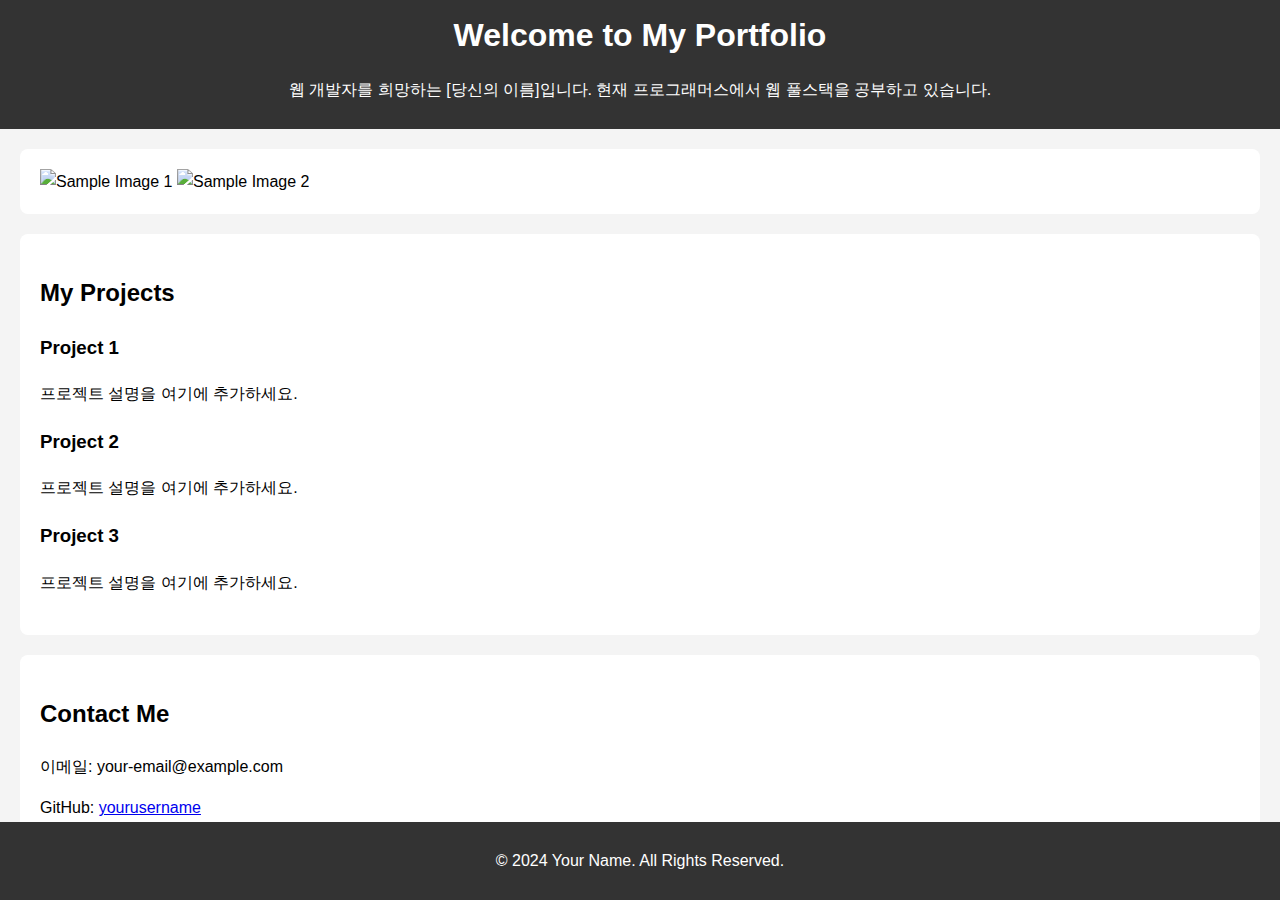
==== index.html @ df953dc7 "Update index.html" ====
<!DOCTYPE html>
<html lang="en">
<head>
    <meta charset="UTF-8">
    <meta http-equiv="X-UA-Compatible" content="IE=edge">
    <meta name="viewport" content="width=device-width, initial-scale=1.0">
    <title>Portfolio</title>
    <link rel="stylesheet" href="styles.css">
</head>
<body>
    <!-- 헤더 섹션 -->
    <header class="header">
        <div class="container">
            <h1>Welcome to My Portfolio</h1>
            <p>웹 개발자를 희망하는 [당신의 이름]입니다. 현재 프로그래머스에서 웹 풀스택을 공부하고 있습니다.</p>
        </div>
    </header>

    <!-- 이미지 섹션 -->
    <section class="image-section">
        <div class="container">
            <img src="your-image1.jpg" alt="Sample Image 1" class="portfolio-image">
            <img src="your-image2.jpg" alt="Sample Image 2" class="portfolio-image">
        </div>
    </section>

    <!-- 프로젝트 섹션 -->
    <section class="projects-section">
        <div class="container">
            <h2>My Projects</h2>
            <div class="project">
                <h3>Project 1</h3>
                <p>프로젝트 설명을 여기에 추가하세요.</p>
            </div>
            <div class="project">
                <h3>Project 2</h3>
                <p>프로젝트 설명을 여기에 추가하세요.</p>
            </div>
            <div class="project">
                <h3>Project 3</h3>
                <p>프로젝트 설명을 여기에 추가하세요.</p>
            </div>
        </div>
    </section>

    <!-- 연락처 섹션 -->
    <section class="contact-section">
        <div class="container">
            <h2>Contact Me</h2>
            <p>이메일: your-email@example.com</p>
            <p>GitHub: <a href="https://github.com/yourusername">yourusername</a></p>
        </div>
    </section>

    <!-- 푸터 섹션 -->
    <footer class="footer">
        <div class="container">
            <p>&copy; 2024 Your Name. All Rights Reserved.</p>
        </div>
    </footer>
</body>
</html>
---- styles.css ----
body {
    font-family: Arial, sans-serif;
    line-height: 1.6;
    margin: 0;
    padding: 0;
    background-color: #f4f4f4;
}

header {
    background: #333;
    color: #fff;
    padding: 10px 0;
    text-align: center;
}

header h1 {
    margin: 0;
}

nav ul {
    list-style: none;
    padding: 0;
}

nav ul li {
    display: inline;
    margin-right: 10px;
}

nav ul li a {
    color: #fff;
    text-decoration: none;
}

nav ul li a:hover {
    text-decoration: underline;
}

section {
    padding: 20px;
    margin: 20px;
    background: #fff;
    border-radius: 8px;
}

.project {
    margin-bottom: 20px;
}

footer {
    text-align: center;
    padding: 10px 0;
    background: #333;
    color: #fff;
    position: fixed;
    bottom: 0;
    width: 100%;
}
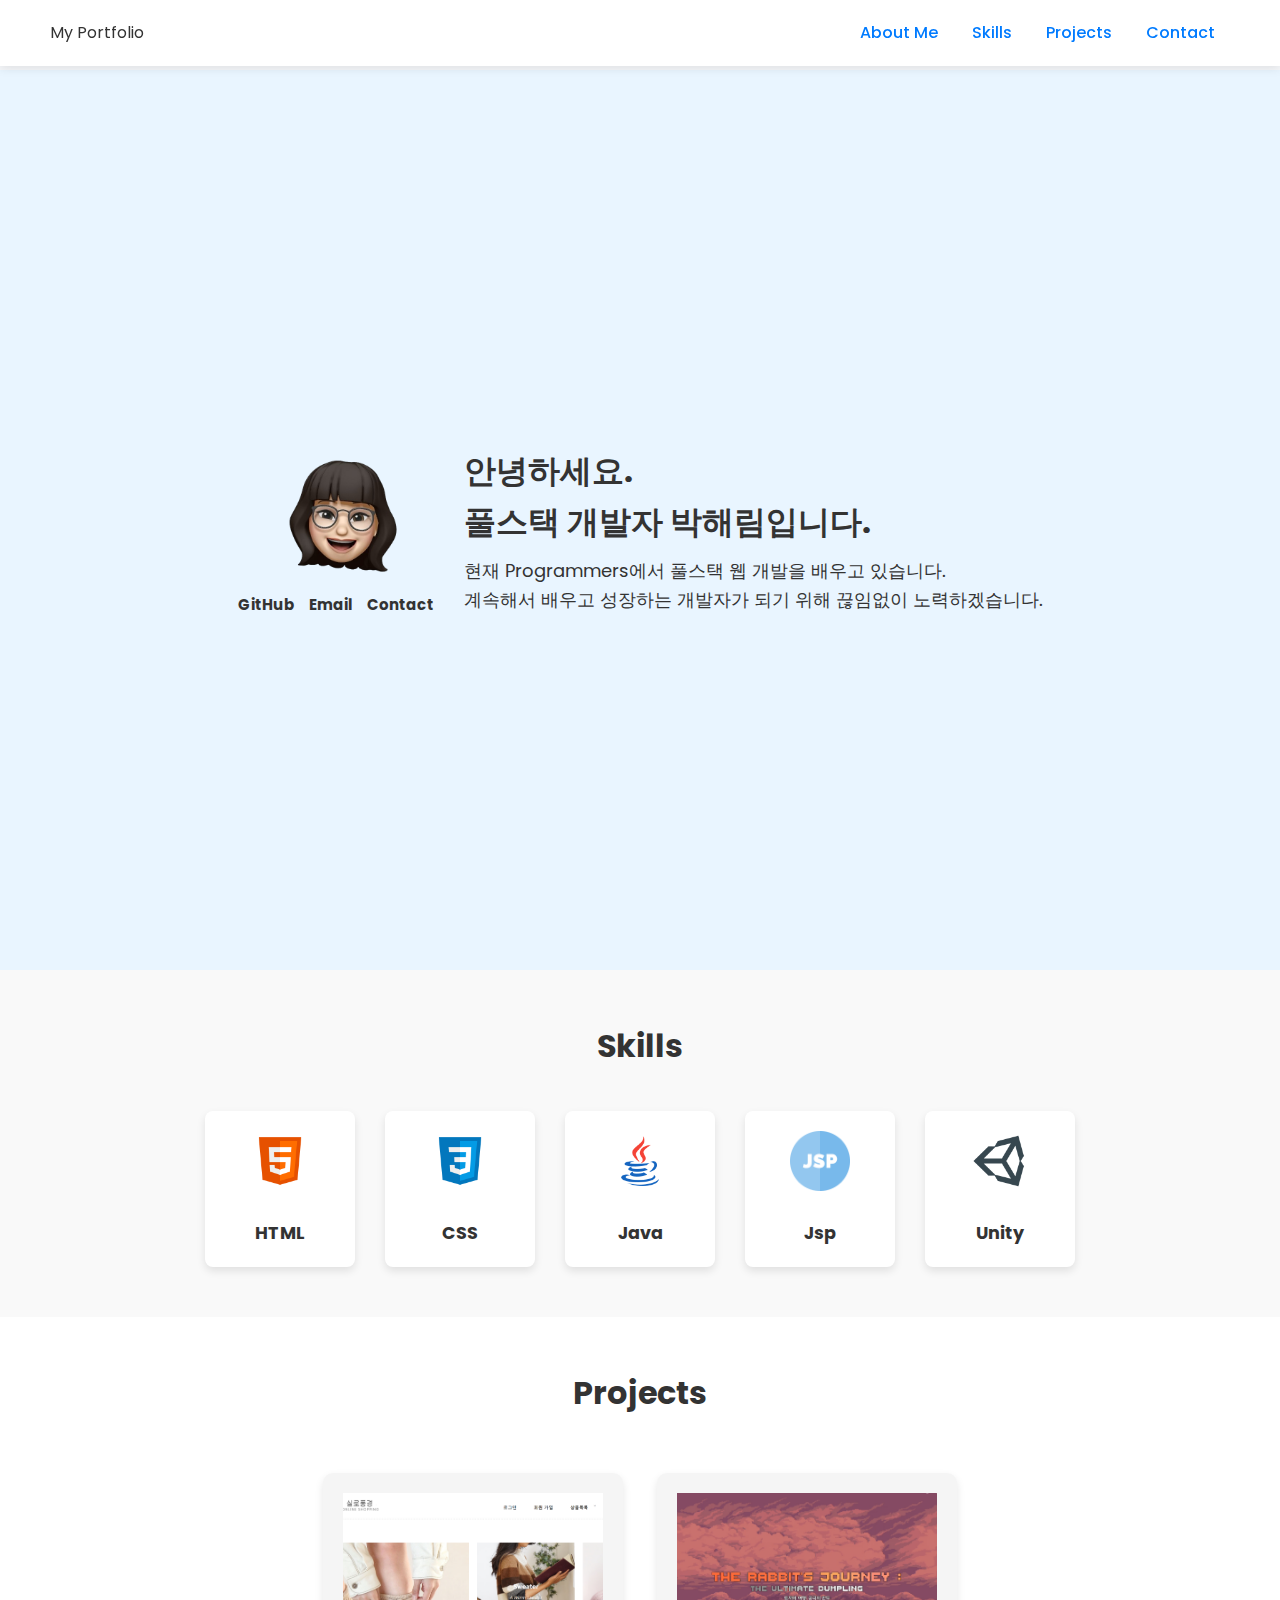
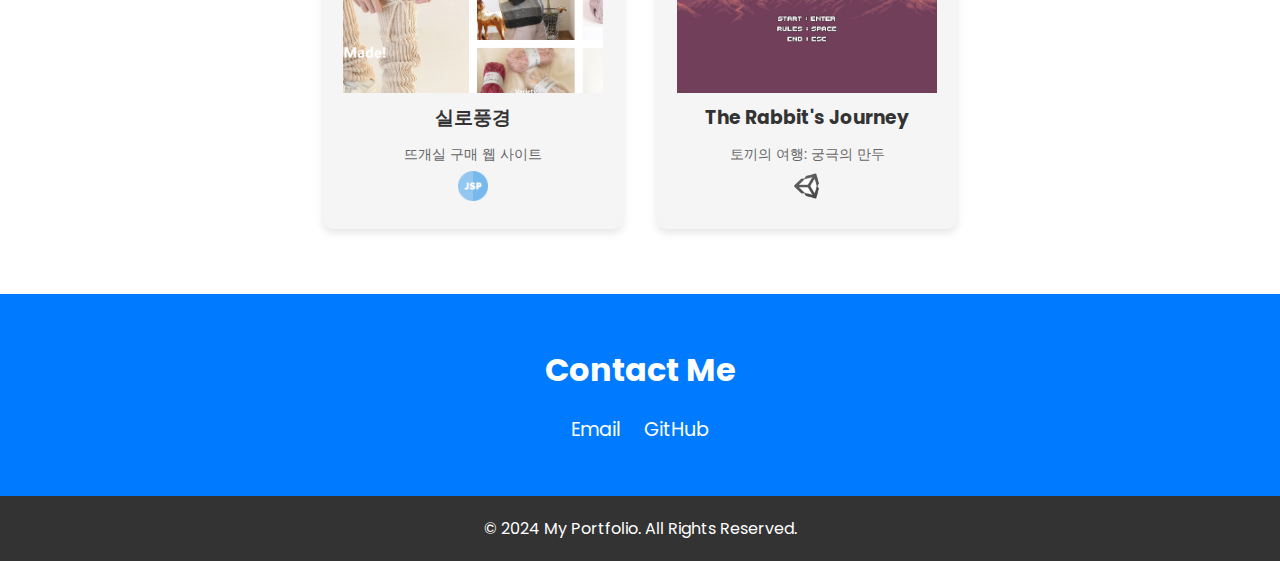
==== commit c46d010d: "main -> index name change" ====
--- a/index.html
+++ b/index.html
@@ -2,61 +2,107 @@
 <html lang="en">
 <head>
     <meta charset="UTF-8">
-    <meta http-equiv="X-UA-Compatible" content="IE=edge">
     <meta name="viewport" content="width=device-width, initial-scale=1.0">
-    <title>Portfolio</title>
+    <title>My Portfolio</title>
+    <link href="https://fonts.googleapis.com/css2?family=Poppins:wght@300;400;500;600&display=swap" rel="stylesheet">
     <link rel="stylesheet" href="styles.css">
 </head>
 <body>
-    <!-- 헤더 섹션 -->
-    <header class="header">
-        <div class="container">
-            <h1>Welcome to My Portfolio</h1>
-            <p>웹 개발자를 희망하는 [당신의 이름]입니다. 현재 프로그래머스에서 웹 풀스택을 공부하고 있습니다.</p>
-        </div>
+    <!-- Header -->
+    <header>
+        <div class="logo">My Portfolio</div>
+        <nav class="nav-links">
+            <a href="#about_me">About Me</a>
+            <a href="#skills">Skills</a>
+            <a href="#projects">Projects</a>
+            <a href="#contact">Contact</a>
+        </nav>
     </header>
 
-    <!-- 이미지 섹션 -->
-    <section class="image-section">
-        <div class="container">
-            <img src="your-image1.jpg" alt="Sample Image 1" class="portfolio-image">
-            <img src="your-image2.jpg" alt="Sample Image 2" class="portfolio-image">
-        </div>
-    </section>
-
-    <!-- 프로젝트 섹션 -->
-    <section class="projects-section">
-        <div class="container">
-            <h2>My Projects</h2>
-            <div class="project">
-                <h3>Project 1</h3>
-                <p>프로젝트 설명을 여기에 추가하세요.</p>
+    <!-- Hero Section -->
+    <section class="hero" id="about_me">
+        <div class="profile-intro">
+            <div class="profile-box">
+                <img src="image/mimoge.png" class = "profile-img">   
+                <!-- h5 요소 일렬로 나열 -->
+                <div class = "oneLine">
+                    <a href="https://github.com/haerimi" target="_blank">GitHub</a>
+                    <a href="mailto:yjec14@naver.com">Email</a>
+                    <a href="#contact">Contact</a>
+                </div>           
             </div>
-            <div class="project">
-                <h3>Project 2</h3>
-                <p>프로젝트 설명을 여기에 추가하세요.</p>
-            </div>
-            <div class="project">
-                <h3>Project 3</h3>
-                <p>프로젝트 설명을 여기에 추가하세요.</p>
+            <div class="intro-box">
+                <h1>안녕하세요. <br>
+                    풀스택 개발자 박해림입니다.</h1>
+                <p> 현재 Programmers에서 풀스택 웹 개발을 배우고 있습니다. <br>
+                    계속해서 배우고 성장하는 개발자가 되기 위해 끊임없이 노력하겠습니다.</p>
             </div>
         </div>
     </section>
 
-    <!-- 연락처 섹션 -->
-    <section class="contact-section">
-        <div class="container">
-            <h2>Contact Me</h2>
-            <p>이메일: your-email@example.com</p>
-            <p>GitHub: <a href="https://github.com/yourusername">yourusername</a></p>
+    <!-- Skills Section -->
+    <section class="skills" id="skills">
+        <h2>Skills</h2>
+        <div class="skills-container">
+            <!-- Skill Card Example -->
+            <div class="skill-card">
+                <img src="image/html5_icon.png" alt="HTML Icon" class="skill-icon">
+                <h4>HTML</h4>
+            </div>
+            <div class="skill-card">
+                <img src="image/css_icon.png" alt="CSS Icon" class="skill-icon">
+                <h4>CSS</h4>
+            </div>
+            <div class="skill-card">
+                <img src="image/java_icon.png" alt="Java Icon" class="skill-icon">
+                <h4>Java</h4>
+            </div>
+            <div class="skill-card">
+                <img src="image/jsp_icon.png" alt="Jsp Icon" class="skill-icon">
+                <h4>Jsp</h4>
+            </div>
+            <div class="skill-card">
+                <img src="image/unity_icon.png" alt="Unity Icon" class="skill-icon">
+                <h4>Unity</h4>
+            </div>
         </div>
     </section>
 
-    <!-- 푸터 섹션 -->
-    <footer class="footer">
-        <div class="container">
-            <p>&copy; 2024 Your Name. All Rights Reserved.</p>
+    <!-- Projects Section -->
+    <section class="projects" id="projects">
+        <h2>Projects</h2>
+        <div class="project-card">
+            <!-- Image Box -->
+            <div class="image-container">
+                <img src="image/Silo_main.png"> 
+            </div>
+            <h3>실로풍경</h3>
+            <p>뜨개실 구매 웹 사이트</p>
+            <img src="image/jsp_icon.png" id="mini_icon">
         </div>
+        <div class="project-card">
+            <!-- Image Box -->
+            <div class="image-container">
+                <img src="image/The Rabbit's Journey_Game_main.png"> 
+            </div>
+            <h3>The Rabbit's Journey</h3>
+            <p>토끼의 여행: 궁극의 만두</p>
+            <img src="image/unity_icon_mini.png" id="mini_icon">
+        </div>
+    </section>
+
+    <!-- Contact Section -->
+    <section class="contact" id="contact">
+        <h2>Contact Me</h2>
+        <a href="mailto:yjec14@naver.com">Email</a>
+        <a href="https://github.com/haerimi" target="_blank">GitHub</a>
+
+    </section>
+
+    <!-- Footer -->
+    <footer>
+        &copy; 2024 My Portfolio. All Rights Reserved.
     </footer>
+
 </body>
 </html>
--- a/styles.css
+++ b/styles.css
@@ -1,58 +1,278 @@
-body {
-    font-family: Arial, sans-serif;
-    line-height: 1.6;
+/* Global Styles */
+* {
     margin: 0;
     padding: 0;
-    background-color: #f4f4f4;
-}
-
+    box-sizing: border-box;
+    font-family: 'Poppins', sans-serif;
+}
+
+/* 부드러운 스크롤 */
+html {
+    scroll-behavior: smooth;
+}
+
+body {
+    background-color: #f5f7fa;
+    color: #333;
+    line-height: 1.6;
+}
+
+a {
+    text-decoration: none;
+    color: inherit;
+}
+
+/* Header Styles */
 header {
-    background: #333;
-    color: #fff;
-    padding: 10px 0;
-    text-align: center;
-}
-
-header h1 {
+    background-color: #fff;
+    padding: 20px 50px;
+    display: flex;
+    justify-content: space-between;
+    align-items: center;
+    box-shadow: 0 2px 10px rgba(0, 0, 0, 0.1);
+    position: fixed;
+    width: 100%;
+    top: 0;
+    z-index: 1000;
+}
+
+.nav-links a {
+    margin: 0 15px;
+    font-weight: 500;
+    color: #007BFF;
+    transition: color 0.3s;
+}
+
+.nav-links a:hover {
+    color: #0056b3;
+}
+
+/* Hero Section Styles */
+.hero {
+    display: flex;
+    align-items: center;
+    justify-content: center;
+    height: 100vh;
+    background-color: #e9f5ff;
+    padding: 20px;
+    margin-top: 70px;
+}
+
+.hero h1 {
+    font-size: 2.5rem;
+    margin-bottom: 20px;
+}
+
+.hero p {
+    font-size: 1.1rem;
+    margin-bottom: 30px;
+    max-width: 600px;
+}
+
+.hero img {
+    width: 150px;
+    border-radius: 50%;
+    margin-top: 20px;
+}
+
+.profile-intro {
+    display: flex;
+    align-items: center;
+    justify-content: center;
+    gap: 20px;
+}
+
+.profile-box { 
+    display: flex;
+    flex-direction: column;
+    align-items: center; /* 수평 가운데 정렬 */
+    text-align: center; /* 텍스트 가운데 정렬 */
+}
+
+.profile-img {    
+    border-radius: 50%;
+    width: 150px; 
+    height: 150px;
+    object-fit: cover;
+}
+
+.intro-box {
+    flex: 2;
+    margin-top: 20px;
+    max-width: 600px;
+}
+
+.intro-box h1 {
+    font-size: 32px;
     margin: 0;
 }
 
-nav ul {
-    list-style: none;
-    padding: 0;
-}
-
-nav ul li {
+.intro-box p {
+    font-size: 18px;
+    margin: 10px 0 0;
+}
+
+.oneLine a {
+    font-size: 15px;
+    font-weight: bold;
     display: inline;
     margin-right: 10px;
 }
 
-nav ul li a {
-    color: #fff;
-    text-decoration: none;
-}
-
-nav ul li a:hover {
-    text-decoration: underline;
-}
-
-section {
+.oneLine a:hover {
+    color: #007BFF; /* 마우스 오버 시 색상 변경 */
+    font-weight: bold; 
+}
+
+/* Skills Section Styles */
+.skills {
+    /* 헤더의 높이만큼 스크롤 마진을 추가 
+        안주면 메뉴 클릭 시 제목 윗부분 잘림 현상 발생 */
+    scroll-margin-top: 40px; 
+    padding: 50px 0;
+    background-color: #f9f9f9; /* 섹션 배경색 */
+    text-align: center;
+}
+
+.skills h2 {
+    margin-bottom: 40px;
+    font-size: 2rem;
+}
+
+.skills-container {
+    display: flex;
+    justify-content: center;
+    align-items: center;
+    flex-wrap: wrap;
+    gap: 30px; /* 각 카드 사이의 간격 */
+    max-width: 1000px; /* 전체 컨테이너의 최대 너비 */
+    margin: 0 auto; /* 가운데 정렬 */
+}
+
+.skill-card {
+    background-color: #fff;
     padding: 20px;
-    margin: 20px;
-    background: #fff;
     border-radius: 8px;
-}
-
-.project {
+    box-shadow: 0 4px 8px rgba(0, 0, 0, 0.1);
+    width: 150px; /* 카드 너비 */
+    text-align: center;
+    transition: transform 0.3s ease;
+}
+
+.skill-card:hover {
+    transform: translateY(-5px); /* 마우스 호버 시 효과 */
+}
+
+.skill-icon {
+    width: 60px;
+    height: 60px;
+    margin-bottom: 10px; /* 아이콘과 텍스트 사이의 간격 */
+}
+
+.skill-card h4 {
+    font-size: 1.1rem;
+    margin-top: 10px;
+    color: #333;
+}
+
+/* Project Section Styles */
+.projects {
+    padding: 50px 0;
+    background-color: #fff;
+    text-align: center;
+}
+
+.projects h2 {
+    margin-bottom: 40px;
+    font-size: 2rem;
+}
+
+.project-card {
+    display: inline-block;
+    background-color: #f5f5f5;
+    padding: 20px;
+    margin: 15px;
+    width: 300px;
+    border-radius: 10px;
+    box-shadow: 0 4px 8px rgba(0, 0, 0, 0.1);
+    transition: transform 0.3s;
+}
+
+.project-card:hover {
+    transform: translateY(-10px);
+}
+
+.project-card h3 {
+    margin-top: 10px;
+    margin-bottom: 10px;
+    color: #333;
+}
+
+.project-card p {
+    font-size: 0.9rem;
+    color: #666;
+}
+
+/* Contact Section Styles */
+.contact {
+    padding: 50px 0;
+    text-align: center;
+    background-color: #007BFF;
+    color: white;
+}
+
+.contact h2 {
     margin-bottom: 20px;
-}
-
+    font-size: 2rem;
+}
+
+.contact a {
+    margin: 0 10px;
+    font-size: 1.2rem;
+    color: white;
+    transition: color 0.3s;
+}
+
+.contact a:hover {
+    color: #ddd;
+}
+
+/* Footer Styles */
 footer {
-    text-align: center;
-    padding: 10px 0;
-    background: #333;
-    color: #fff;
-    position: fixed;
-    bottom: 0;
-    width: 100%;
-}
+    padding: 20px 0;
+    background-color: #333;
+    color: white;
+    text-align: center;
+}
+
+/* 박스 크기를 지정하여 그 크기만큼 이미지가 잘리도록 수정
+    컨테이너의 크기를 지정 */
+.image-container {
+    width: 260px; /* 원하는 너비 */
+    height: 200px; /* 원하는 높이 */
+    overflow: hidden; /* 넘치는 이미지 부분 숨기기 */
+    position: relative; /* 자식 요소에 대한 절대 위치 지정 가능 */
+    
+}
+
+/* 이미지 스타일링 */
+.image-container img {
+    width: 100%; /* div의 너비에 맞게 이미지 너비 조정 */
+    height: 100%; /* div의 높이에 맞게 이미지 높이 조정 */
+    object-fit: cover; /* 이미지가 div를 덮도록 조정 */
+    position: absolute; /* 이미지의 절대 위치 지정 */
+    top: 50%; /* div의 중앙에 맞춤 */
+    left: 50%; /* div의 중앙에 맞춤 */
+    transform: translate(-50%, -50%); /* 중앙 정렬 */
+}
+
+#mini_icon {
+    margin-top: 5px;
+    width: 30px;
+    height: 30px;
+}
+
+/* 전체 페이지를 100%로 확대 */
+.element {
+    transform: scale(1.1);
+}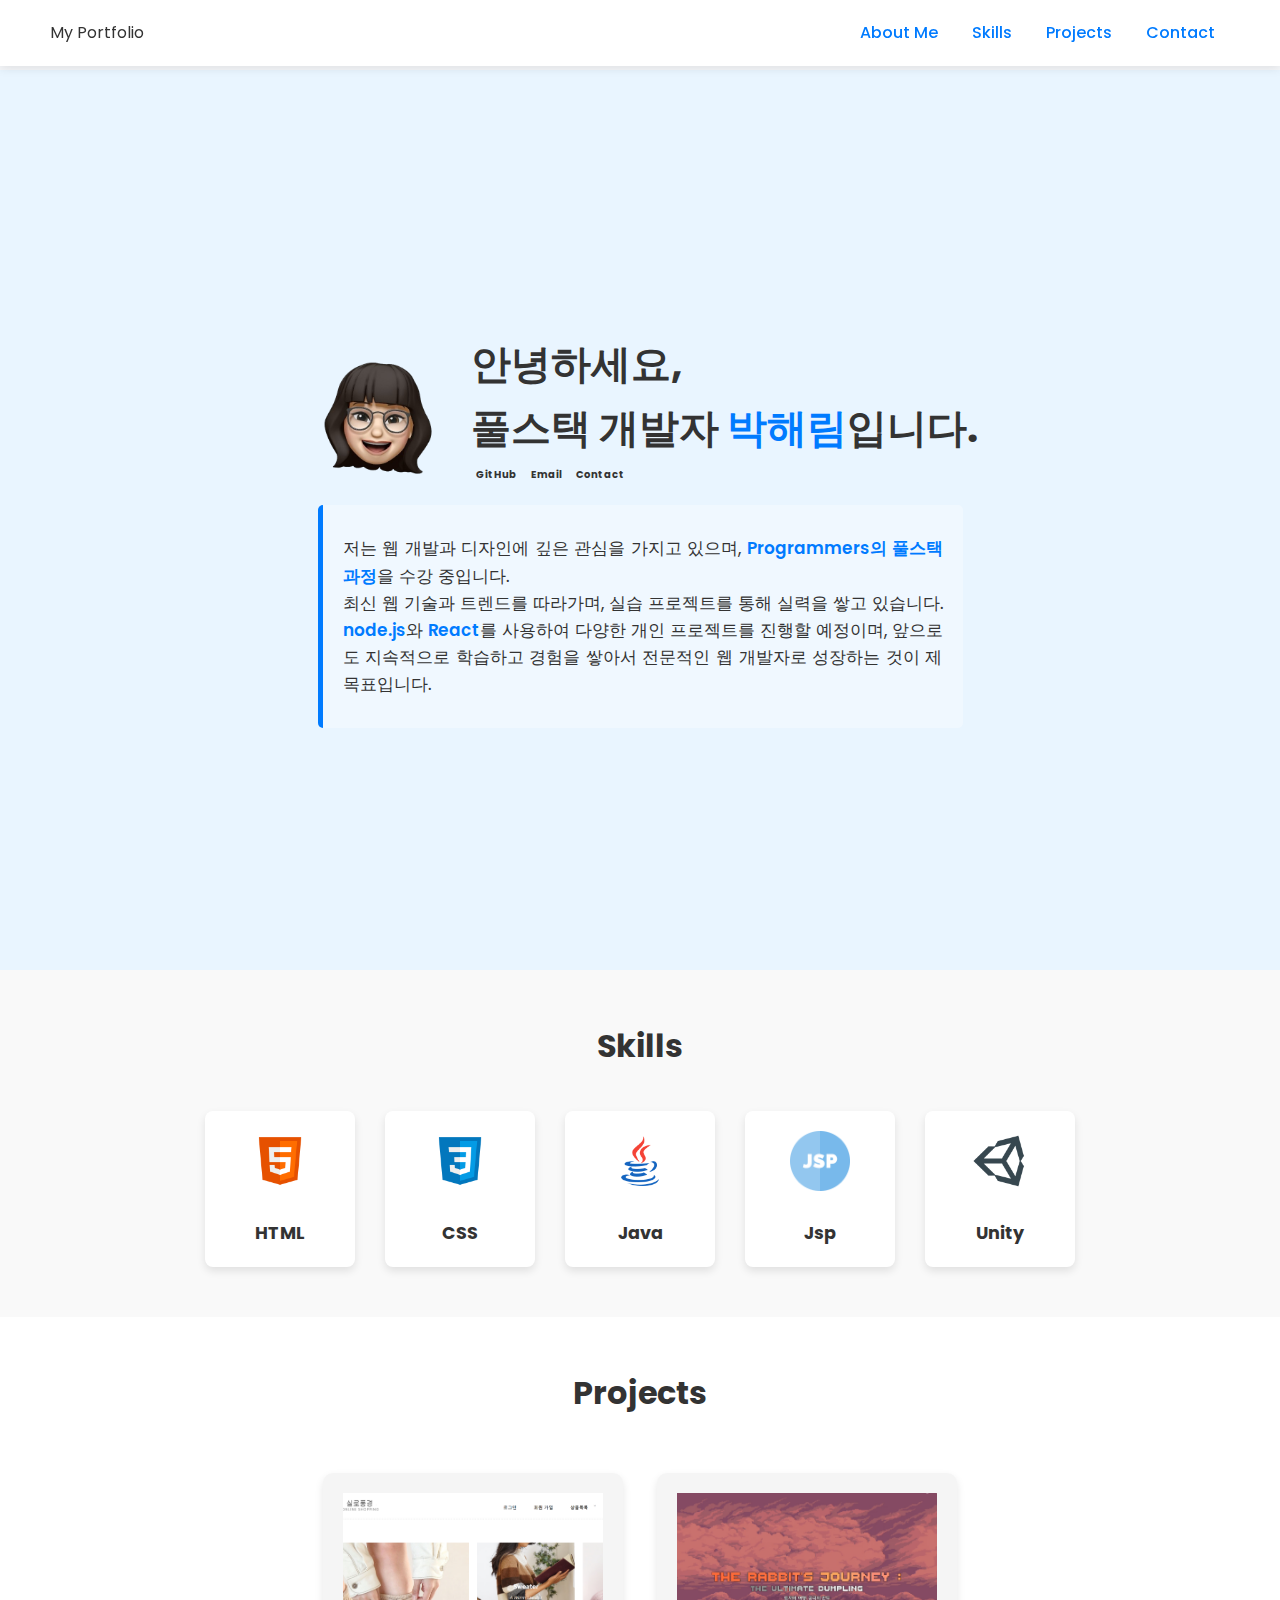
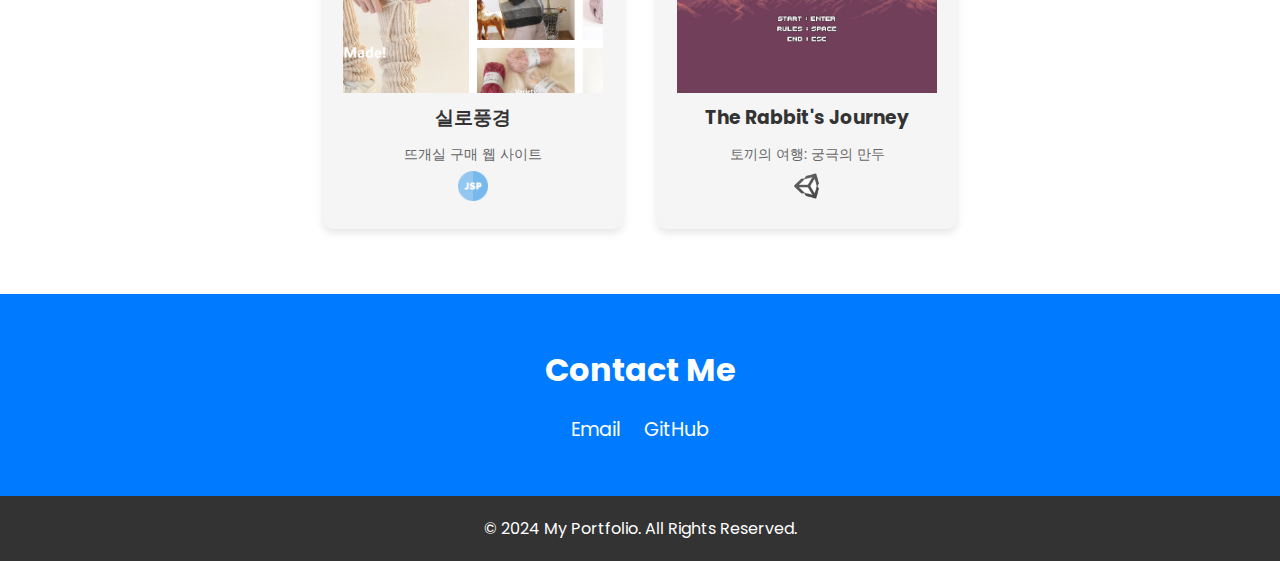
==== commit 1e5f5438: "About Me Write" ====
--- a/index.html
+++ b/index.html
@@ -22,22 +22,27 @@
     <!-- Hero Section -->
     <section class="hero" id="about_me">
         <div class="profile-intro">
+            <!-- Profile Content -->
             <div class="profile-box">
-                <img src="image/mimoge.png" class = "profile-img">   
-                <!-- h5 요소 일렬로 나열 -->
+                <img src="image/mimoge.png" class = "profile-img">      
+            </div>
+            <div class="intro-box">
+                <h1>안녕하세요, <br>
+                    풀스택 개발자 <span class="highlight">박해림</span>입니다.</h1>
                 <div class = "oneLine">
                     <a href="https://github.com/haerimi" target="_blank">GitHub</a>
-                    <a href="mailto:yjec14@naver.com">Email</a>
-                    <a href="#contact">Contact</a>
-                </div>           
-            </div>
-            <div class="intro-box">
-                <h1>안녕하세요. <br>
-                    풀스택 개발자 박해림입니다.</h1>
-                <p> 현재 Programmers에서 풀스택 웹 개발을 배우고 있습니다. <br>
-                    계속해서 배우고 성장하는 개발자가 되기 위해 끊임없이 노력하겠습니다.</p>
+                     <a href="mailto:yjec14@naver.com">Email</a>
+                     <a href="#contact">Contact</a>
+                </div> 
             </div>
         </div>
+         <!-- Introduction Section -->
+         <div class="intro_about_me">
+            <p> 저는 웹 개발과 디자인에 깊은 관심을 가지고 있으며, <strong>Programmers의 풀스택 과정</strong>을 수강 중입니다. <br>
+                최신 웹 기술과 트렌드를 따라가며, 실습 프로젝트를 통해 실력을 쌓고 있습니다. <br>
+                <strong>node.js</strong>와 <strong>React</strong>를 사용하여 다양한 개인 프로젝트를 진행할 예정이며,
+                앞으로도 지속적으로 학습하고 경험을 쌓아서 전문적인 웹 개발자로 성장하는 것이 제 목표입니다.</p>
+        </div> 
     </section>
 
     <!-- Skills Section -->
--- a/styles.css
+++ b/styles.css
@@ -4,6 +4,8 @@
     padding: 0;
     box-sizing: border-box;
     font-family: 'Poppins', sans-serif;
+    /* user-select: none; 텍스트 선택 방지 
+    outline: none; /* 포커스 시 아웃라인 제거 */
 }
 
 /* 부드러운 스크롤 */
@@ -50,6 +52,7 @@
 /* Hero Section Styles */
 .hero {
     display: flex;
+    flex-direction: column; /* 세로 방향으로 정렬 */
     align-items: center;
     justify-content: center;
     height: 100vh;
@@ -103,7 +106,7 @@
 }
 
 .intro-box h1 {
-    font-size: 32px;
+    font-size: 40px;
     margin: 0;
 }
 
@@ -112,16 +115,47 @@
     margin: 10px 0 0;
 }
 
+.highlight {
+    color: #007BFF;
+}
+
+.oneLine {
+    margin-bottom: 20px;
+}
+
 .oneLine a {
-    font-size: 15px;
+    font-size: 10px;
     font-weight: bold;
     display: inline;
-    margin-right: 10px;
+    margin-left: 5px;
+    margin-right: 5px;
 }
 
 .oneLine a:hover {
     color: #007BFF; /* 마우스 오버 시 색상 변경 */
     font-weight: bold; 
+}
+
+.intro_about_me {
+    background-color: #f0f8ff; /* 배경색 추가 */
+    border-left: 5px solid #007BFF; /* 왼쪽 테두리 추가 */
+    padding: 20px; /* 전체 패딩 추가 */
+    border-radius: 5px; /* 모서리 둥글게 */
+}
+
+.intro_about_me p {
+    font-size: 1.06rem; /* 폰트 크기 조절 */
+    line-height: 1.6; /* 줄 간격 조절 */
+    color: #333; /* 텍스트 색상 */
+    margin: 0; /* 기본 마진 제거 */
+    padding: 10px 0; /* 위아래 패딩 추가 */
+    text-align: justify; /* 양쪽 정렬 */
+    text-align-last: left; /* 마지막 줄 왼쪽 정렬 */
+}
+
+.intro_about_me strong {
+    color: #007BFF; /* 강조 텍스트 색상 */
+    font-weight: 600; /* 강조 텍스트 굵기 조절 */
 }
 
 /* Skills Section Styles */
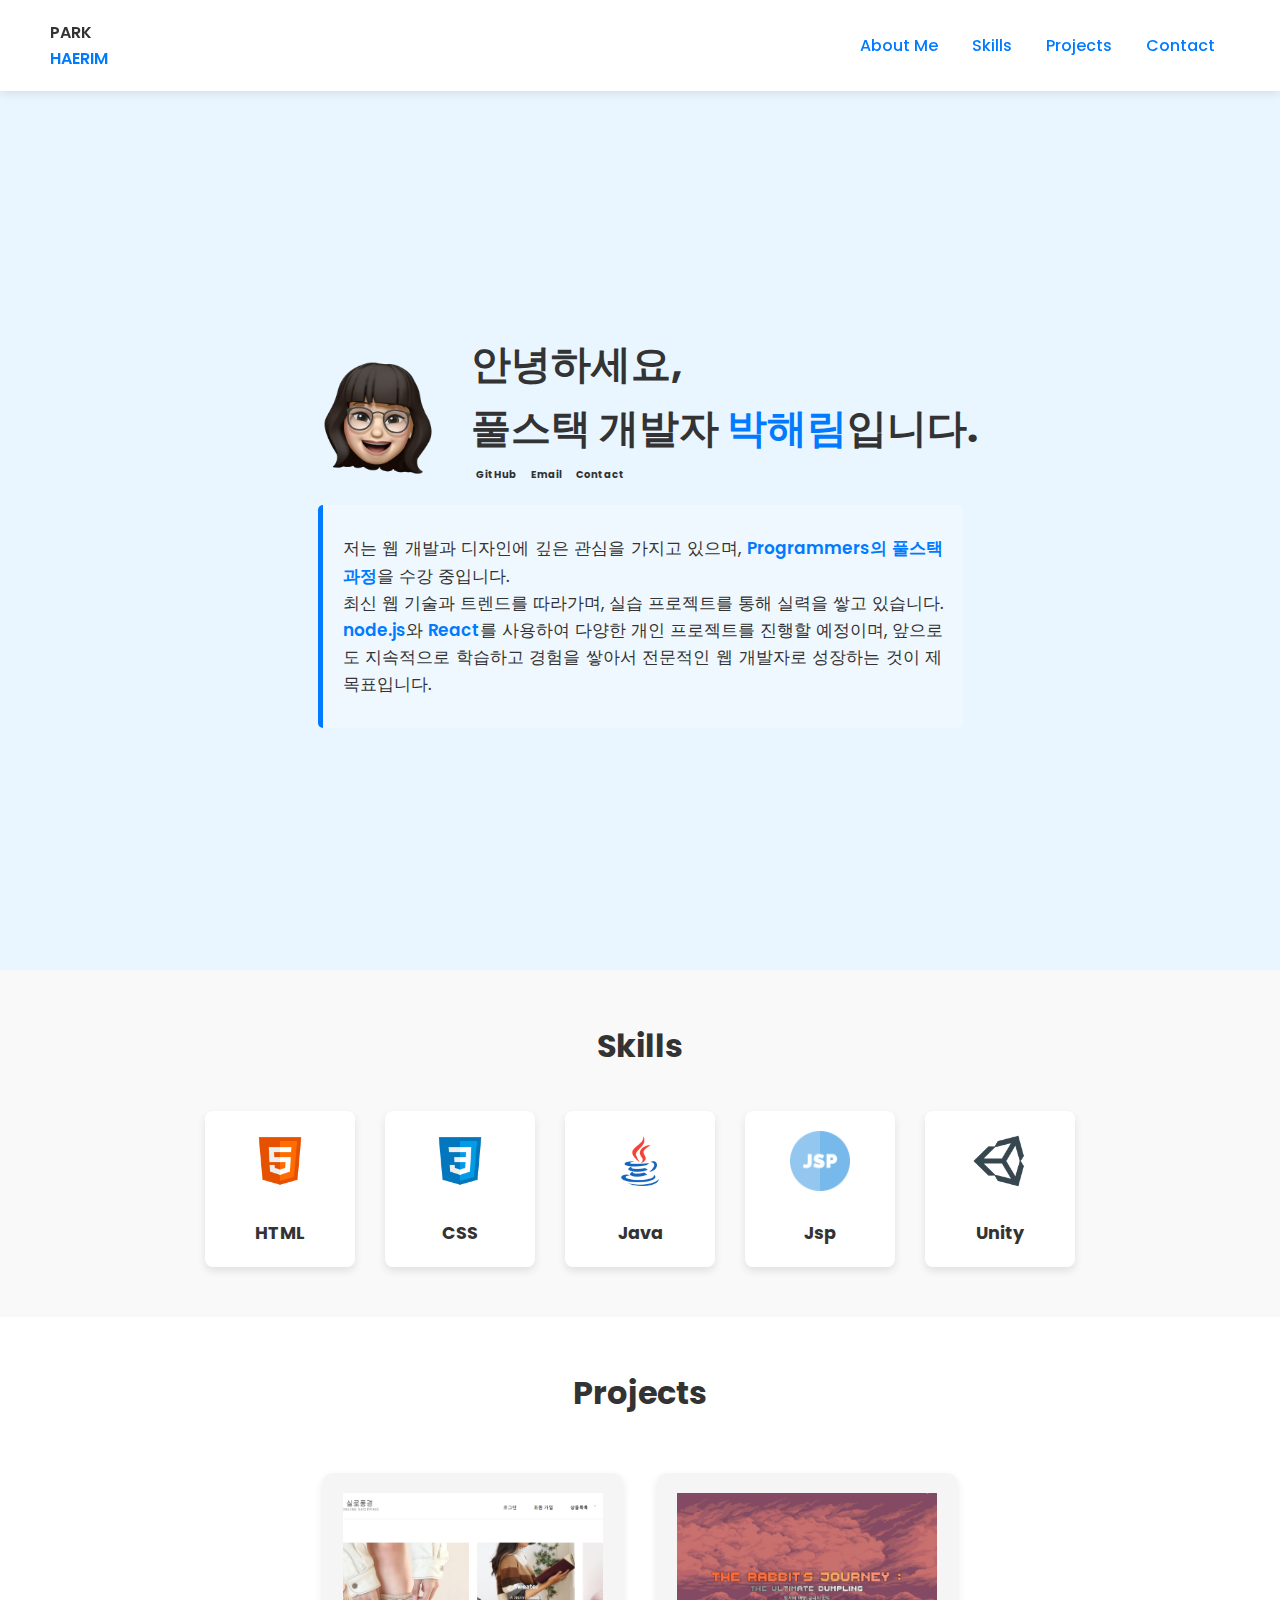
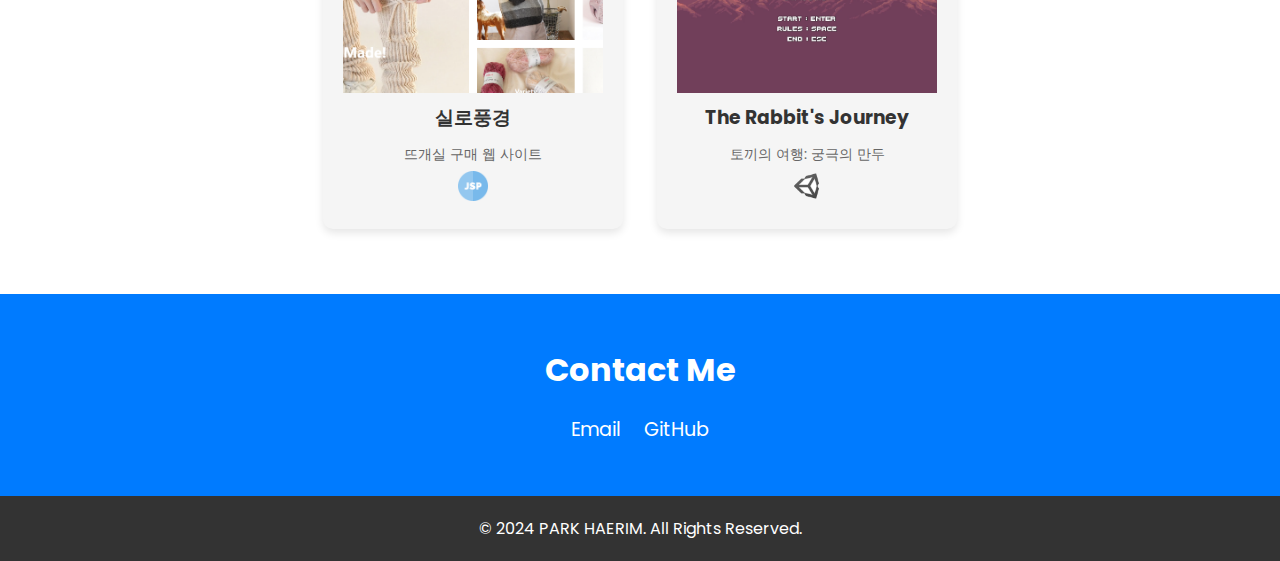
==== commit d9658cbe: "Logo 수정" ====
--- a/index.html
+++ b/index.html
@@ -10,7 +10,7 @@
 <body>
     <!-- Header -->
     <header>
-        <div class="logo">My Portfolio</div>
+        <div class="logo">PARK <br> <span class="highlight">HAERIM</span></div>
         <nav class="nav-links">
             <a href="#about_me">About Me</a>
             <a href="#skills">Skills</a>
@@ -106,7 +106,7 @@
 
     <!-- Footer -->
     <footer>
-        &copy; 2024 My Portfolio. All Rights Reserved.
+        &copy; 2024 PARK HAERIM. All Rights Reserved.
     </footer>
 
 </body>
--- a/styles.css
+++ b/styles.css
@@ -4,7 +4,7 @@
     padding: 0;
     box-sizing: border-box;
     font-family: 'Poppins', sans-serif;
-    /* user-select: none; 텍스트 선택 방지 
+    user-select: none; /* 텍스트 선택 방지 */
     outline: none; /* 포커스 시 아웃라인 제거 */
 }
 
@@ -47,6 +47,10 @@
 
 .nav-links a:hover {
     color: #0056b3;
+}
+
+.logo {
+    font-weight: 600;
 }
 
 /* Hero Section Styles */
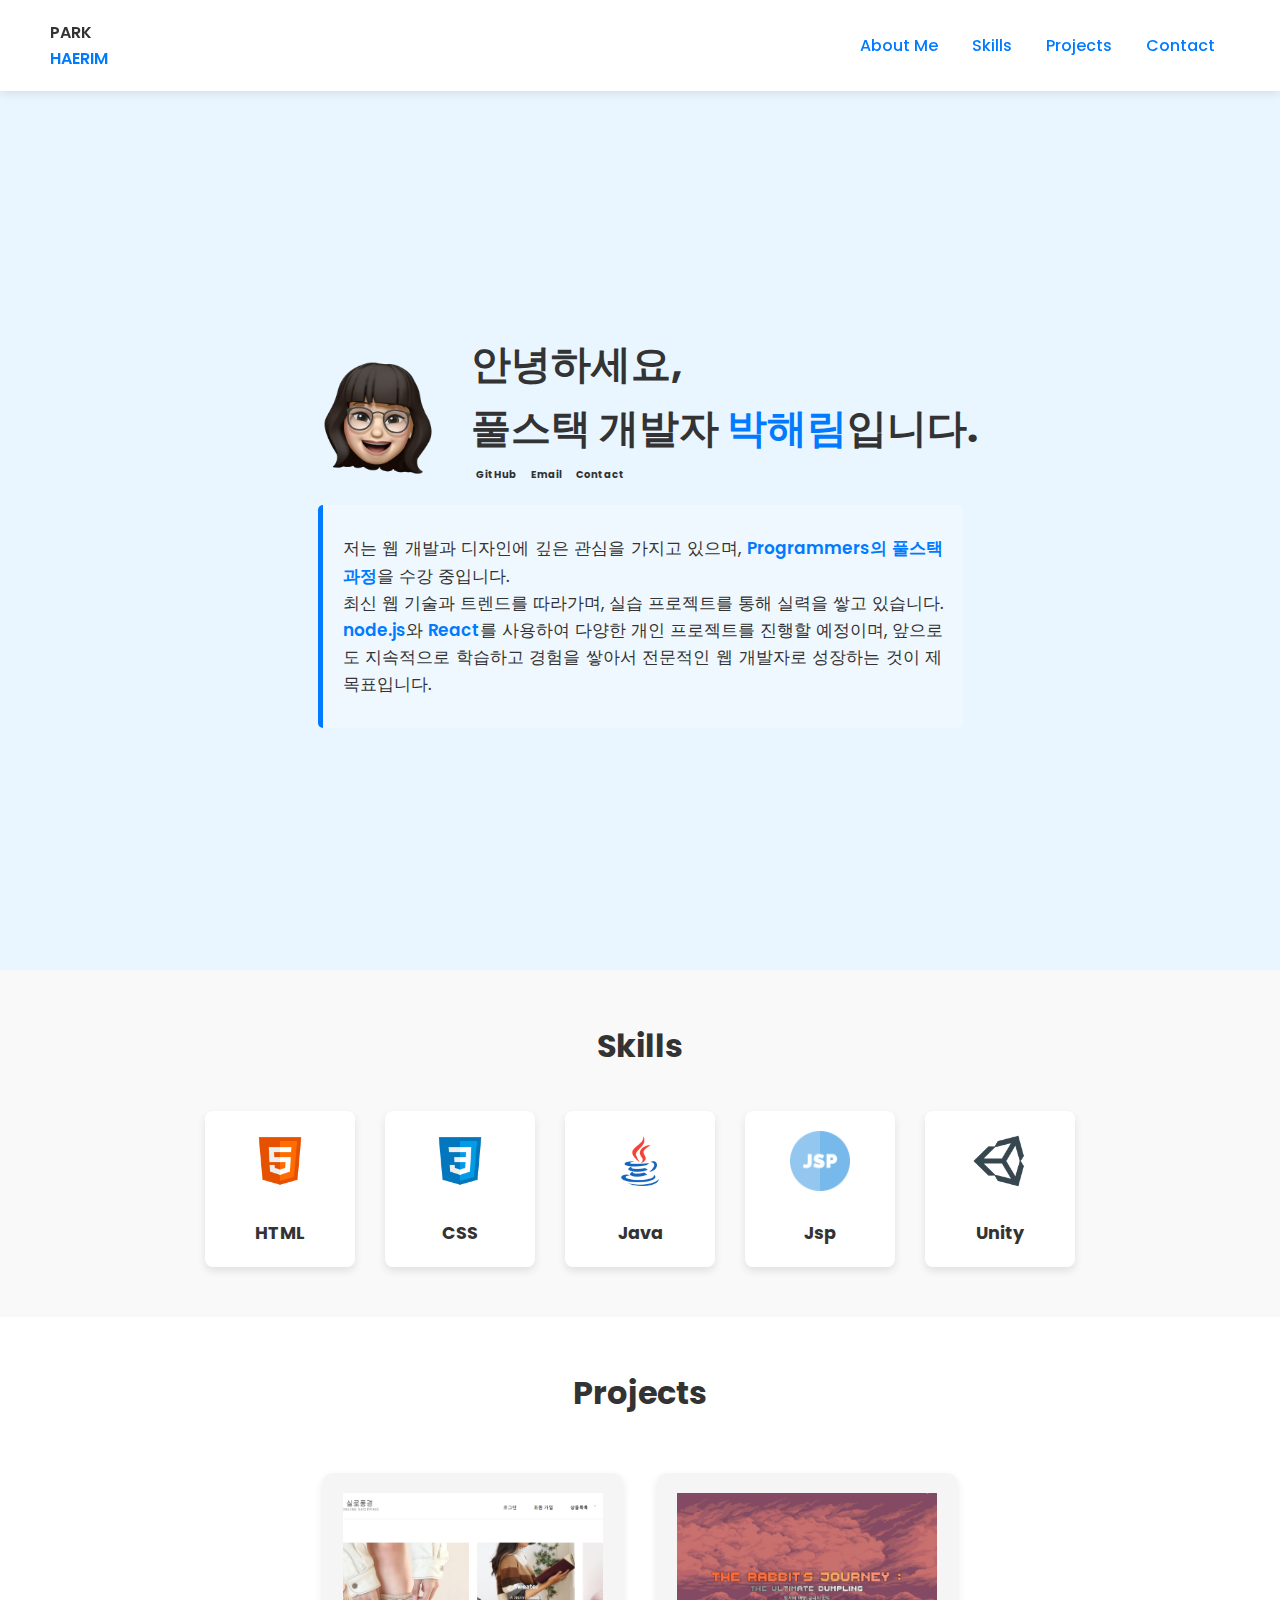
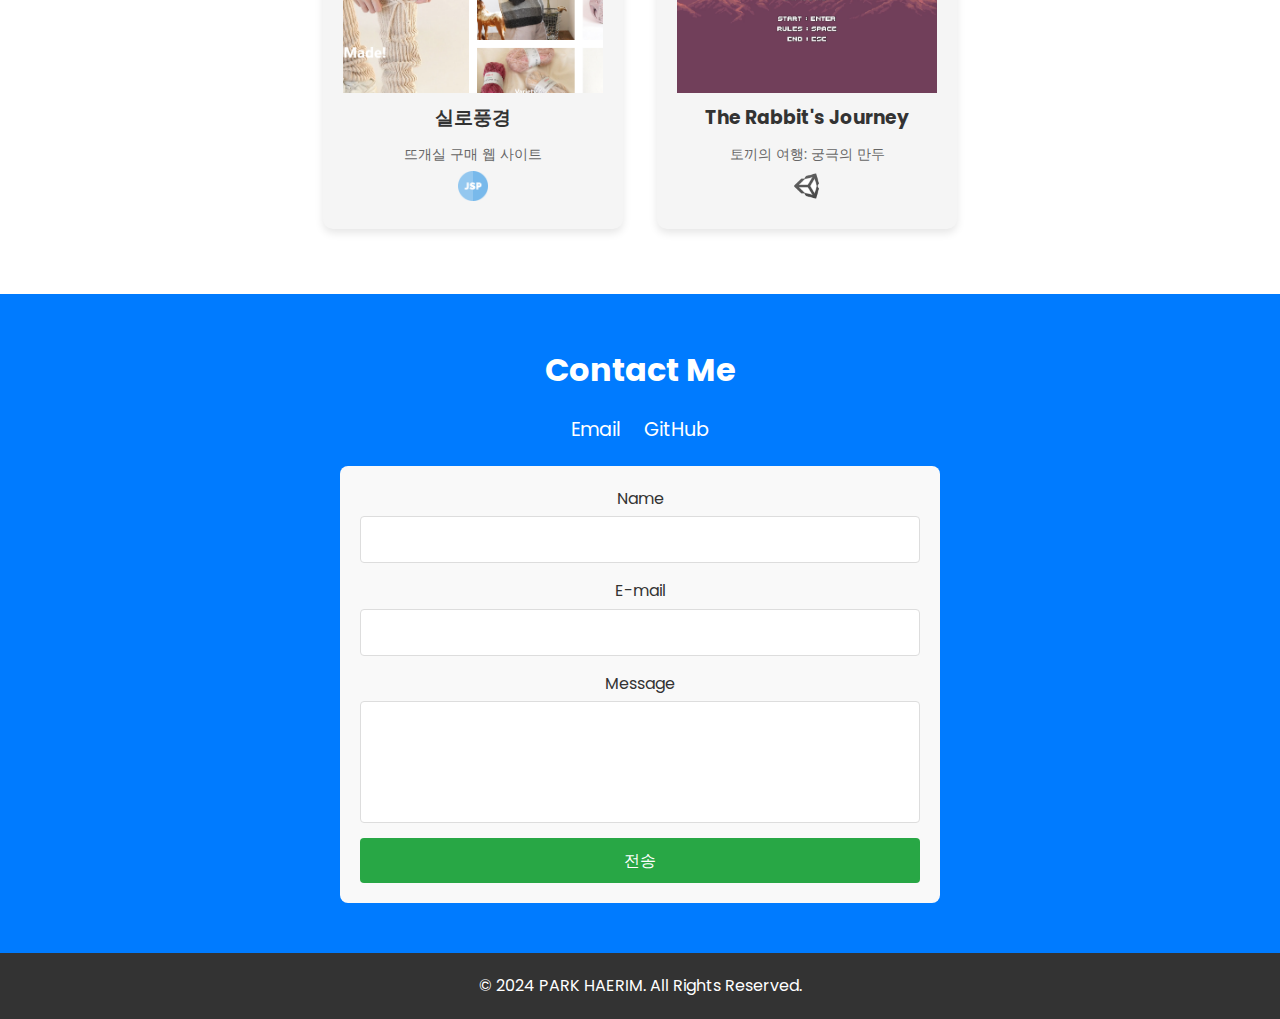
==== commit 69760ba9: "Contact Form Section Add" ====
--- a/index.html
+++ b/index.html
@@ -3,7 +3,7 @@
 <head>
     <meta charset="UTF-8">
     <meta name="viewport" content="width=device-width, initial-scale=1.0">
-    <title>My Portfolio</title>
+    <title>PARK HAERIM</title>
     <link href="https://fonts.googleapis.com/css2?family=Poppins:wght@300;400;500;600&display=swap" rel="stylesheet">
     <link rel="stylesheet" href="styles.css">
 </head>
@@ -99,9 +99,24 @@
     <!-- Contact Section -->
     <section class="contact" id="contact">
         <h2>Contact Me</h2>
-        <a href="mailto:yjec14@naver.com">Email</a>
-        <a href="https://github.com/haerimi" target="_blank">GitHub</a>
-
+        <div class="contact-info">
+            <a href="mailto:yjec14@naver.com" class="contact-link">Email</a>
+            <a href="https://github.com/haerimi" target="_blank" class="contact-link">GitHub</a>
+        </div>
+        <!-- Contact Form Section -->
+        <div class="contact-form">
+            <form action="submit_form.php" method="post">
+                <label for="name">Name</label>
+                <input type="text" id="name" name="name" required>
+                
+                <label for="email">E-mail</label>
+                <input type="email" id="email" name="email" required>
+                
+                <label for="message">Message</label>
+                <textarea id="message" name="message" rows="4" required></textarea>
+                <button type="submit" onclick="alert('아직 구현되지 않았습니다.')">전송</button>
+            </form>
+        </div>
     </section>
 
     <!-- Footer -->
--- a/styles.css
+++ b/styles.css
@@ -275,12 +275,49 @@
     color: #ddd;
 }
 
-/* Footer Styles */
-footer {
-    padding: 20px 0;
-    background-color: #333;
+/* 연락처 폼 섹션 스타일링 */
+.contact-form {
+    padding: 20px;
+    color: #333;
+    background-color: #f9f9f9;
+    border-radius: 8px;
+    max-width: 600px;
+    margin: 0 auto;
+    margin-top: 20px;
+}
+
+/* 상자 디자인 */
+.contact-form form {
+    display: flex;
+    flex-direction: column;
+}
+
+.contact-form label {
+    font-size: 16px;
+    margin-bottom: 5px;
+}
+
+.contact-form input, .contact-form textarea {
+    padding: 10px;
+    margin-bottom: 15px;
+    border: 1px solid #ddd;
+    border-radius: 4px;
+    font-size: 16px;
+    resize: none; /* 사용자가 크기를 조정할 수 없도록 설정 */
+}
+
+.contact-form button {
+    padding: 10px 20px;
+    background-color: #28a745;
     color: white;
-    text-align: center;
+    border: none;
+    border-radius: 4px;
+    font-size: 16px;
+    cursor: pointer;
+}
+
+.contact-form button:hover {
+    background-color: #218838;
 }
 
 /* 박스 크기를 지정하여 그 크기만큼 이미지가 잘리도록 수정
@@ -288,11 +325,10 @@
 .image-container {
     width: 260px; /* 원하는 너비 */
     height: 200px; /* 원하는 높이 */
-    overflow: hidden; /* 넘치는 이미지 부분 숨기기 */
-    position: relative; /* 자식 요소에 대한 절대 위치 지정 가능 */
+     overflow: hidden; /* 넘치는 이미지 부분 숨기기 */
+    position: relative; /* 자식 요소에 대한 절대 위치 지정 가능 */   
+}
     
-}
-
 /* 이미지 스타일링 */
 .image-container img {
     width: 100%; /* div의 너비에 맞게 이미지 너비 조정 */
@@ -303,13 +339,21 @@
     left: 50%; /* div의 중앙에 맞춤 */
     transform: translate(-50%, -50%); /* 중앙 정렬 */
 }
-
+    
 #mini_icon {
     margin-top: 5px;
     width: 30px;
     height: 30px;
 }
 
+/* Footer Styles */
+footer {
+    padding: 20px 0;
+    background-color: #333;
+    color: white;
+    text-align: center;
+}
+
 /* 전체 페이지를 100%로 확대 */
 .element {
     transform: scale(1.1);
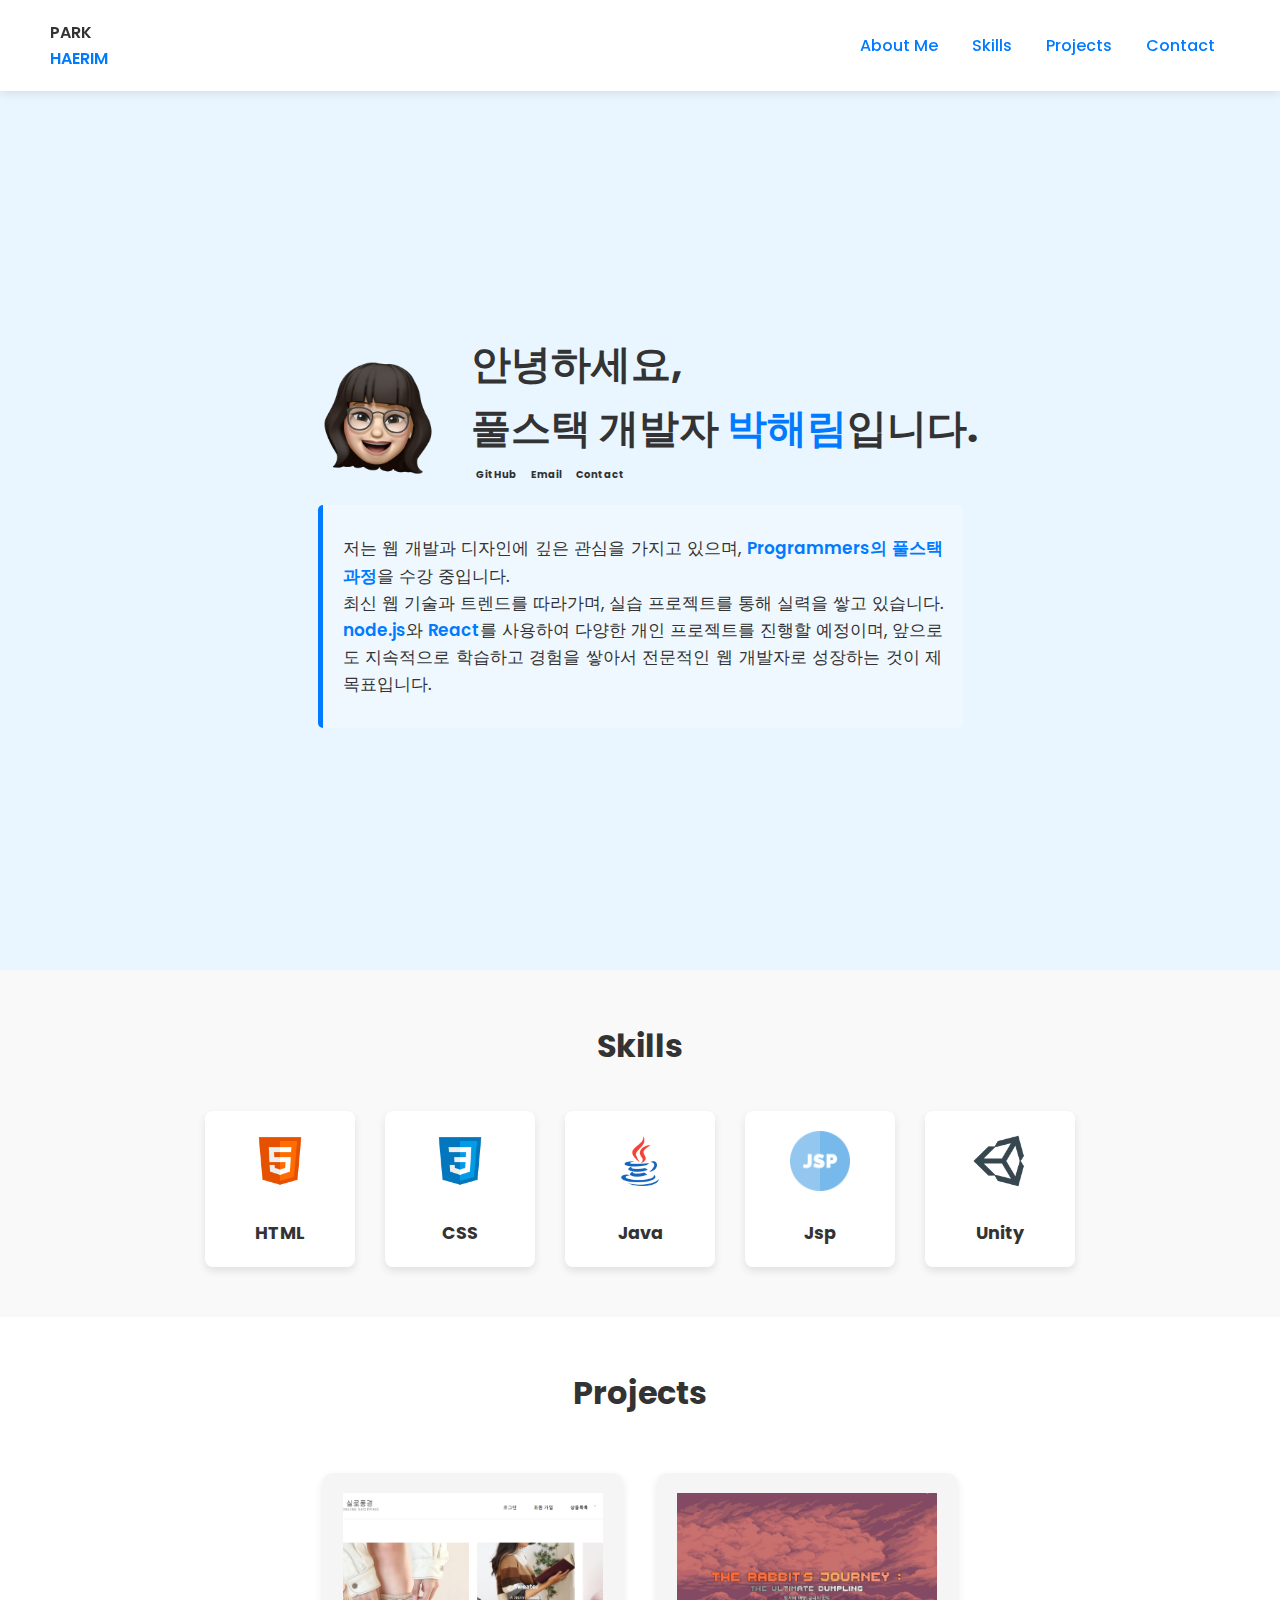
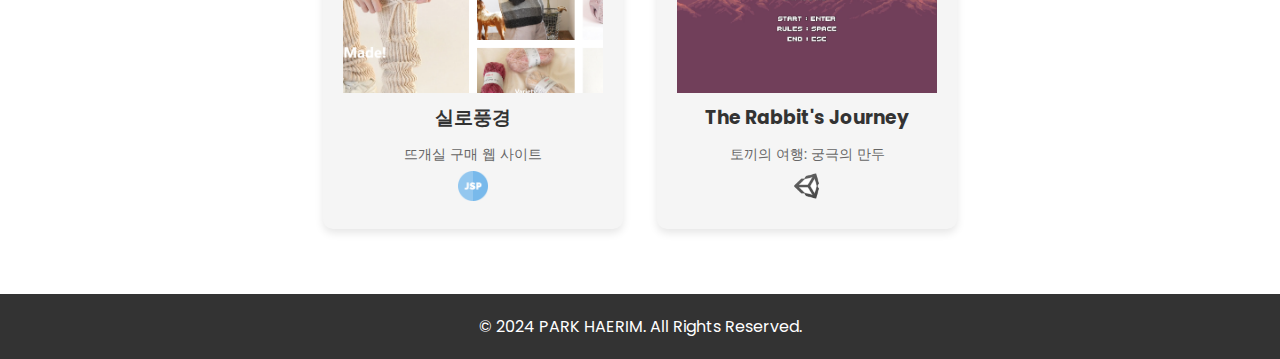
==== commit 8a02898d: "contact del" ====
--- a/index.html
+++ b/index.html
@@ -96,29 +96,6 @@
         </div>
     </section>
 
-    <!-- Contact Section -->
-    <section class="contact" id="contact">
-        <h2>Contact Me</h2>
-        <div class="contact-info">
-            <a href="mailto:yjec14@naver.com" class="contact-link">Email</a>
-            <a href="https://github.com/haerimi" target="_blank" class="contact-link">GitHub</a>
-        </div>
-        <!-- Contact Form Section -->
-        <div class="contact-form">
-            <form action="submit_form.php" method="post">
-                <label for="name">Name</label>
-                <input type="text" id="name" name="name" required>
-                
-                <label for="email">E-mail</label>
-                <input type="email" id="email" name="email" required>
-                
-                <label for="message">Message</label>
-                <textarea id="message" name="message" rows="4" required></textarea>
-                <button type="submit" onclick="alert('아직 구현되지 않았습니다.')">전송</button>
-            </form>
-        </div>
-    </section>
-
     <!-- Footer -->
     <footer>
         &copy; 2024 PARK HAERIM. All Rights Reserved.
--- a/styles.css
+++ b/styles.css
@@ -215,6 +215,7 @@
 
 /* Project Section Styles */
 .projects {
+    scroll-margin-top: 40px; 
     padding: 50px 0;
     background-color: #fff;
     text-align: center;
@@ -251,7 +252,7 @@
     color: #666;
 }
 
-/* Contact Section Styles */
+/* Contact Section Styles */ 
 .contact {
     padding: 50px 0;
     text-align: center;
@@ -286,7 +287,7 @@
     margin-top: 20px;
 }
 
-/* 상자 디자인 */
+/* 상자 디자인 구현현 */
 .contact-form form {
     display: flex;
     flex-direction: column;
@@ -357,4 +358,4 @@
 /* 전체 페이지를 100%로 확대 */
 .element {
     transform: scale(1.1);
-}+}
